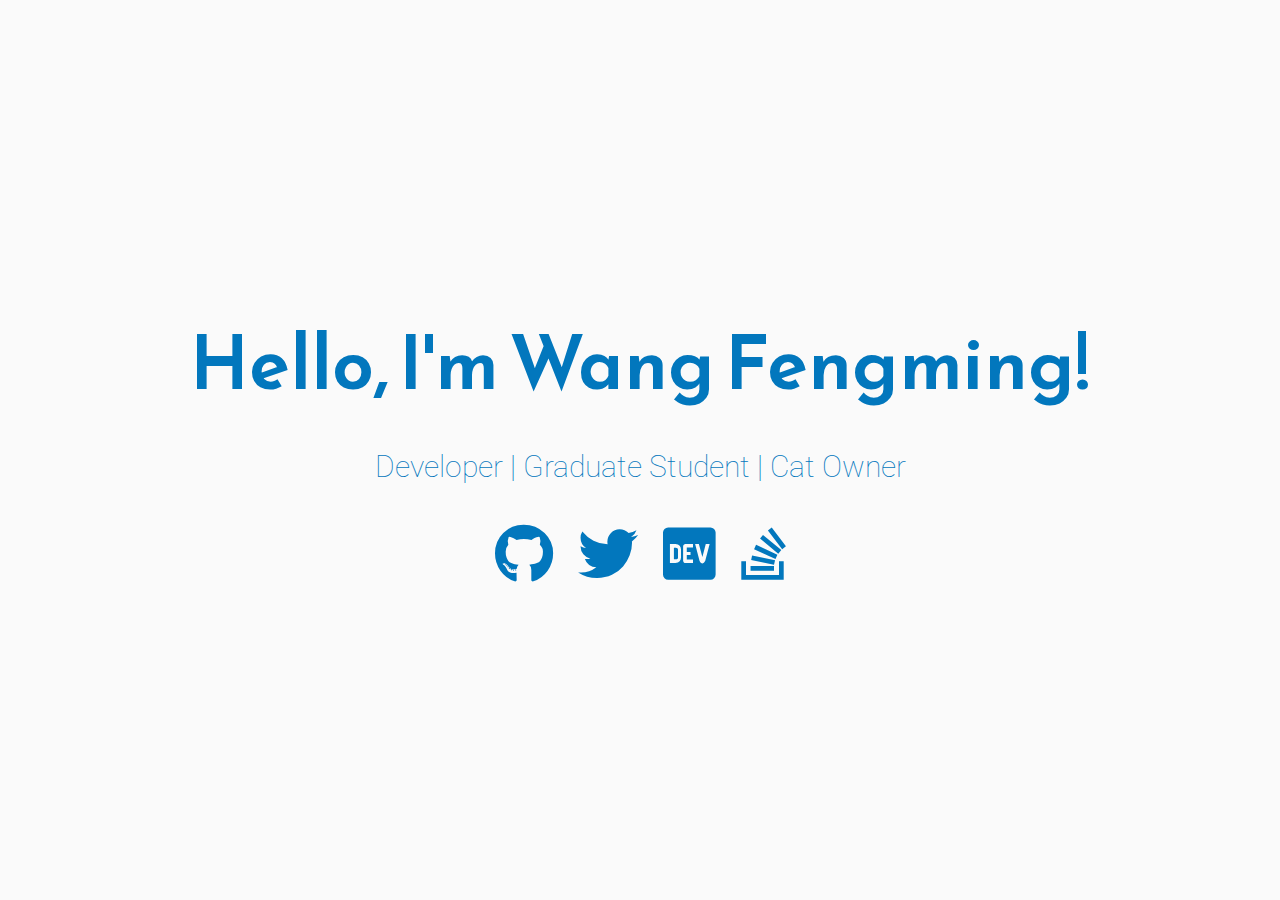
==== index.html @ 677ea167 "Homepage" ====
<!DOCTYPE html>
<html>
<head>
	<meta charset="utf-8">
	<meta http-equiv="X-UA-Compatible" content="IE=edge">
	<meta name="viewport" content="width=device-width, initial-scale=1.0">

	<title>Wang Fengming | Awesome Dev</title>

	<link rel="icon" href="favicon.ico" type="image/png" />

	<link href="https://fonts.googleapis.com/css?family=Reem+Kufi|Roboto:300" rel="stylesheet">
	<link href="https://use.fontawesome.com/releases/v5.13.1/css/all.css" rel="stylesheet">
	<link rel="stylesheet" href="css/reset.css">
	<link rel="stylesheet" href="css/styles.css">
	<!-- <link rel="stylesheet" href="css/themes/indigo-white.css"> -->
	<!-- <link rel="stylesheet" href="css/themes/green-white.css"> -->
	<!-- <link rel="stylesheet" href="css/themes/red-white.css"> -->
	<!-- <link rel="stylesheet" href="css/themes/grey-white.css"> -->
	<!-- <link rel="stylesheet" href="css/themes/white-indigo.css"> -->
	<link rel="stylesheet" href="css/themes/white-blue.css">
	<!-- <link rel="stylesheet" href="css/themes/white-grey.css"> -->
	<!-- <link rel="stylesheet" href="css/themes/white-red.css"> -->
	<!-- <link rel="stylesheet" href="css/themes/yellow-black.css"> -->
</head>
<body>
	<main>
		<div class="intro">Hello, I'm Wang Fengming!</div>
		<div class="tagline">Developer | Graduate Student | Cat Owner</div>
		<!-- Find your icons from here - https://fontawesome.com/icons?d=gallery&s=brands -->
		<div class="icons-social">
			<a target="_blank" href="https://github.com/dsus4wang">
        <i class="fab fa-github" aria-hidden="true" title="Github"></i>
        <span class="sr-only">Github</span>
      </a>
      <a target="_blank" href="https://twitter.com/">
        <i class="fab fa-twitter" aria-hidden="true" title="Twitter"></i>
        <span class="sr-only">Twitter</span>
      </a>
      <a target="_blank" href="https://dev.to/">
        <i class="fab fa-dev" aria-hidden="true" title="DEV Community"></i>
        <span class="sr-only">DEV Community</span>
      </a>
      <a target="_blank" href="https://stackoverflow.com/story/">
        <i class="fab fa-stack-overflow" aria-hidden="true" title="StackOverflow"></i>
        <span class="sr-only">StackOverflow</span>
      </a>
    </div>
	</main>
</body>
</html>
---- css/styles.css ----
/* Typography */

html {
	font-family: 'Roboto', sans-serif;
}

@media (min-width: 576px) {
	html {
		font-size: 14px;
	}
}

@media (min-width: 768px) {
	html {
		font-size: 16px;
	}
}

@media (min-width: 992px) {
	html {
		font-size: 18px;
	}
}

@media (min-width: 1200px) {
	html {
		font-size: 20px;
	}
}

.icons-social i {
	font-size: 3em;
}

/* Custom Styles */

main {
	display: flex;
	flex-direction: column;
	min-height: 100vh;
	justify-content: center;
	padding: 0 30px;
	text-align: center;
}

main > .intro {
	font-family: 'Reem Kufi', sans-serif;
	font-size: 3.75em;
	font-weight: 600;
}

main > .tagline {
	font-size: 1.5rem;
	margin: 1.5rem 0;
	font-weight: 100;
}

.icons-social i {
	padding: 10px;
}

.icons-social a {
  text-decoration: none;
}

.devto {
	margin-bottom: -0.20rem;
}

.devto svg {
	margin-bottom: -0.20rem;
	margin-left: 0.675rem;;
	width: 2.65rem;
	height: 2.65rem;
}
---- css/themes/indigo-white.css ----
/* Theme */

main {
	background: #303F9F;
	color: #FAFAFA;
}

.icons-social a {
	color: #FAFAFA;
}

.icons-social a svg path{
	fill: #FAFAFA;
}
---- css/themes/green-white.css ----
/* Theme */

main {
	background: #43A047;
	color: #FAFAFA;
}

.icons-social a {
	color: #FAFAFA;
}

.icons-social a svg path{
	fill: #FAFAFA;
}
---- css/themes/red-white.css ----
/* Theme */

main {
	background: #AF3D4E;
	color: #FAFAFA;
}

.icons-social a {
	color: #FAFAFA;
}

.icons-social a svg path{
	fill: #FAFAFA;
}
---- css/themes/grey-white.css ----
/* Theme */

main {
	background: #485564;
	color: #FAFAFA;
}

.icons-social a {
	color: #FAFAFA;
}

.icons-social a svg path{
	fill: #FAFAFA;
}
---- css/themes/white-indigo.css ----
/* Theme */

main {
	background: #E8EAF6;
	color: #303F9F;
}

.icons-social a {
	color: #303F9F;
}

.icons-social a svg path{
	fill: #303F9F;
}
---- css/themes/white-blue.css ----
/* Theme */

main {
	background: #FAFAFA;
	color: #0277BD;
}

.icons-social a {
	color: #0277BD;
}

.icons-social a svg path{
	fill: #0277BD;
}
---- css/themes/white-grey.css ----
/* Theme */

main {
	background: #EDEDED;
	color: #4B5658;
}

.icons-social a {
	color: #4B5658;
}

.icons-social a svg path{
	fill: #4B5658;
}
---- css/themes/white-red.css ----
/* Theme */

main {
	background: #EDEDED;
	color: #AF3D4E;
}

.icons-social a {
	color: #AF3D4E;
}

.icons-social a svg path{
	fill: #AF3D4E;
}
---- css/themes/yellow-black.css ----
/* Theme */

main {
	background: #FFEB3B;
	color: #1E1E1E;
}

.icons-social a {
	color: #1E1E1E;
}

.icons-social a svg path{
	fill: #1E1E1E;
}
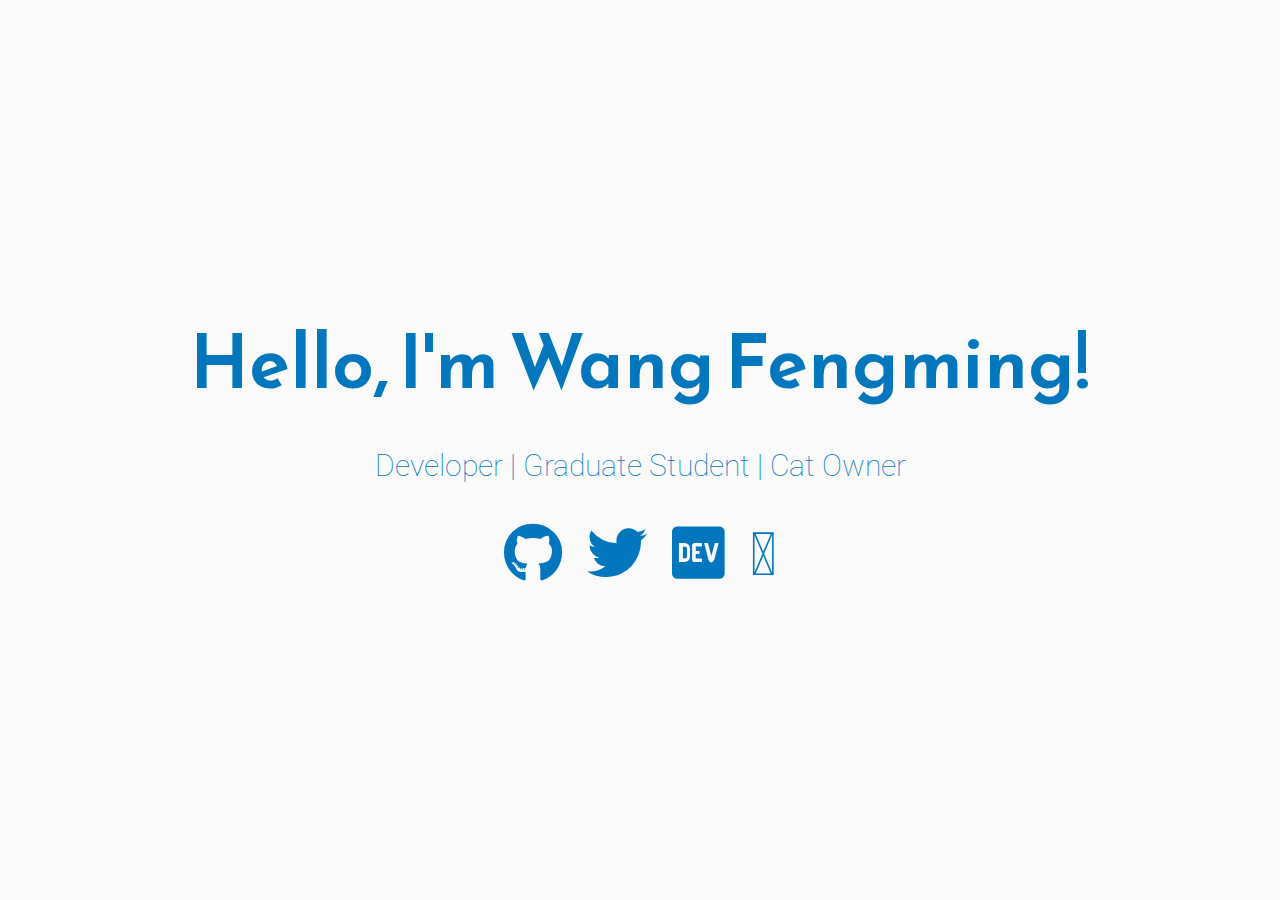
==== commit f7d15b20: "mail" ====
--- a/index.html
+++ b/index.html
@@ -41,8 +41,8 @@
         <i class="fab fa-dev" aria-hidden="true" title="DEV Community"></i>
         <span class="sr-only">DEV Community</span>
       </a>
-      <a target="_blank" href="https://stackoverflow.com/story/">
-        <i class="fab fa-stack-overflow" aria-hidden="true" title="StackOverflow"></i>
+      <a target="_blank" href="mailto:dsus4@vip.qq.com">
+        <i class="fal fa-envelope-open-text" aria-hidden="true" title="Mail Me"></i>
         <span class="sr-only">StackOverflow</span>
       </a>
     </div>
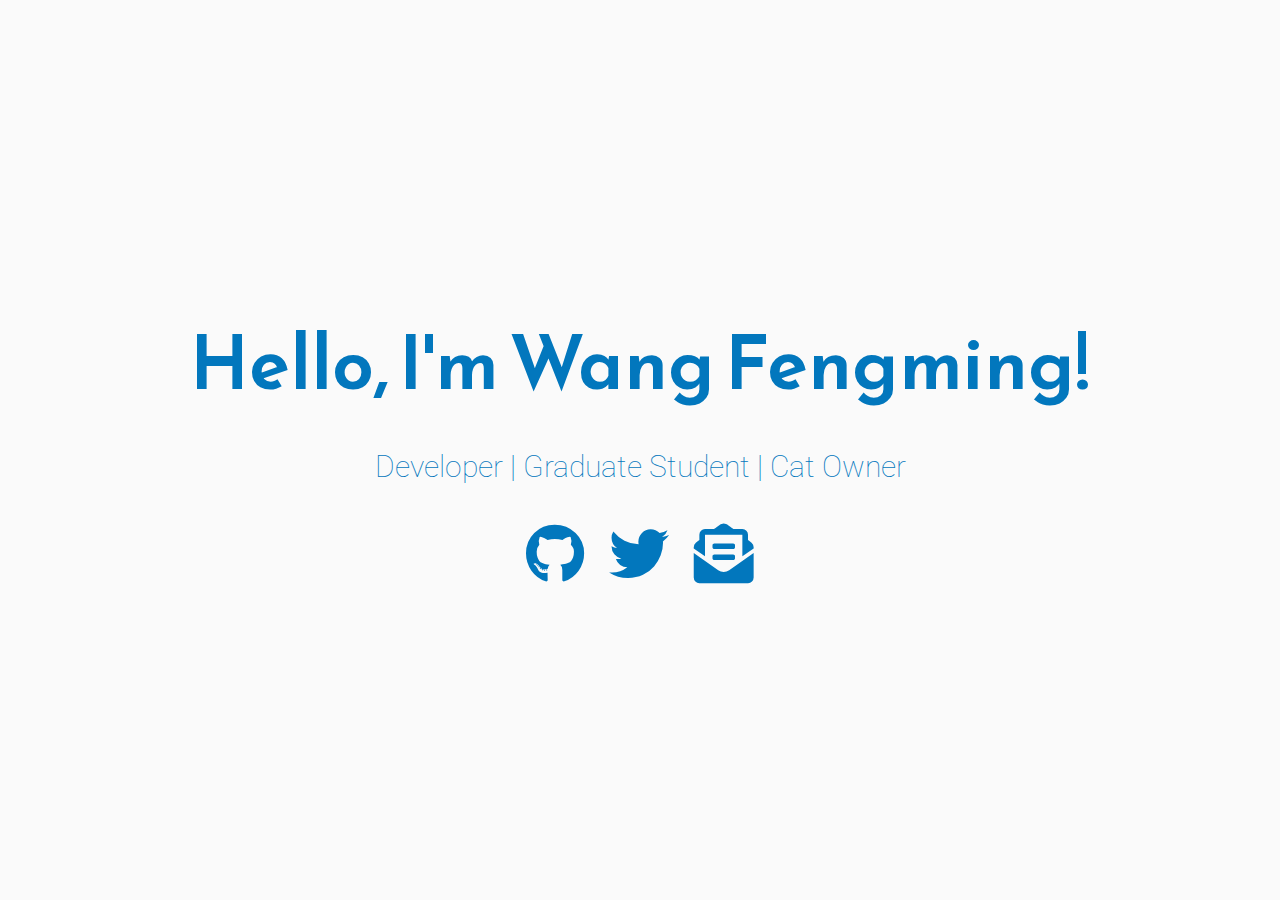
==== commit 8da7c966: "fix:mail" ====
--- a/index.html
+++ b/index.html
@@ -37,12 +37,12 @@
         <i class="fab fa-twitter" aria-hidden="true" title="Twitter"></i>
         <span class="sr-only">Twitter</span>
       </a>
-      <a target="_blank" href="https://dev.to/">
+      <!-- <a target="_blank" href="https://dev.to/">
         <i class="fab fa-dev" aria-hidden="true" title="DEV Community"></i>
         <span class="sr-only">DEV Community</span>
-      </a>
+      </a> -->
       <a target="_blank" href="mailto:dsus4@vip.qq.com">
-        <i class="fal fa-envelope-open-text" aria-hidden="true" title="Mail Me"></i>
+        <i class="fas fa-envelope-open-text" aria-hidden="true" title="Mail Me"></i>
         <span class="sr-only">StackOverflow</span>
       </a>
     </div>
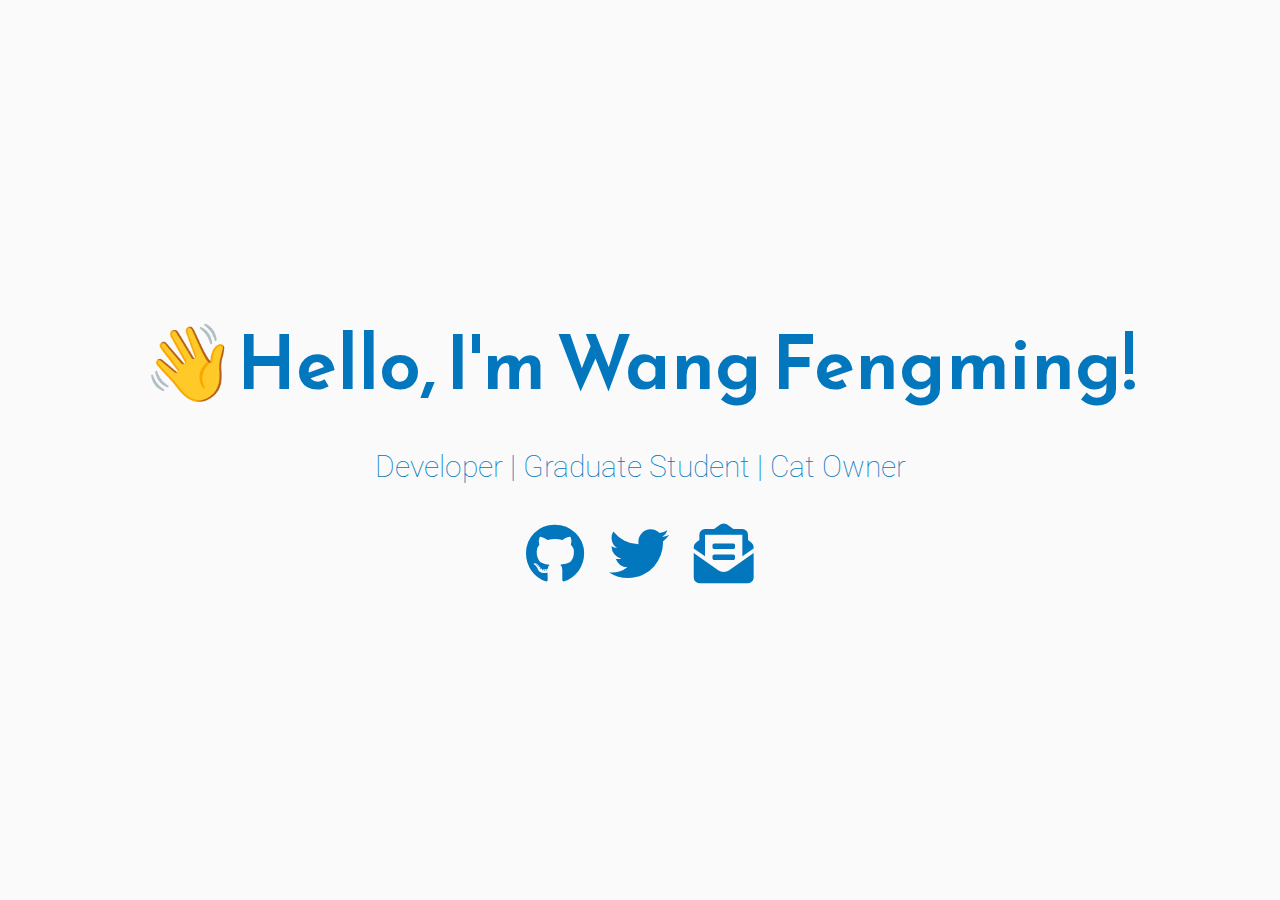
==== commit c188a7f4: "mod title" ====
--- a/index.html
+++ b/index.html
@@ -5,7 +5,7 @@
 	<meta http-equiv="X-UA-Compatible" content="IE=edge">
 	<meta name="viewport" content="width=device-width, initial-scale=1.0">
 
-	<title>Wang Fengming | Awesome Dev</title>
+	<title>Wang Fengming | 王封茗的主页</title>
 
 	<link rel="icon" href="favicon.ico" type="image/png" />
 
@@ -25,7 +25,7 @@
 </head>
 <body>
 	<main>
-		<div class="intro">Hello, I'm Wang Fengming!</div>
+		<div class="intro">👋Hello, I'm Wang Fengming!</div>
 		<div class="tagline">Developer | Graduate Student | Cat Owner</div>
 		<!-- Find your icons from here - https://fontawesome.com/icons?d=gallery&s=brands -->
 		<div class="icons-social">
